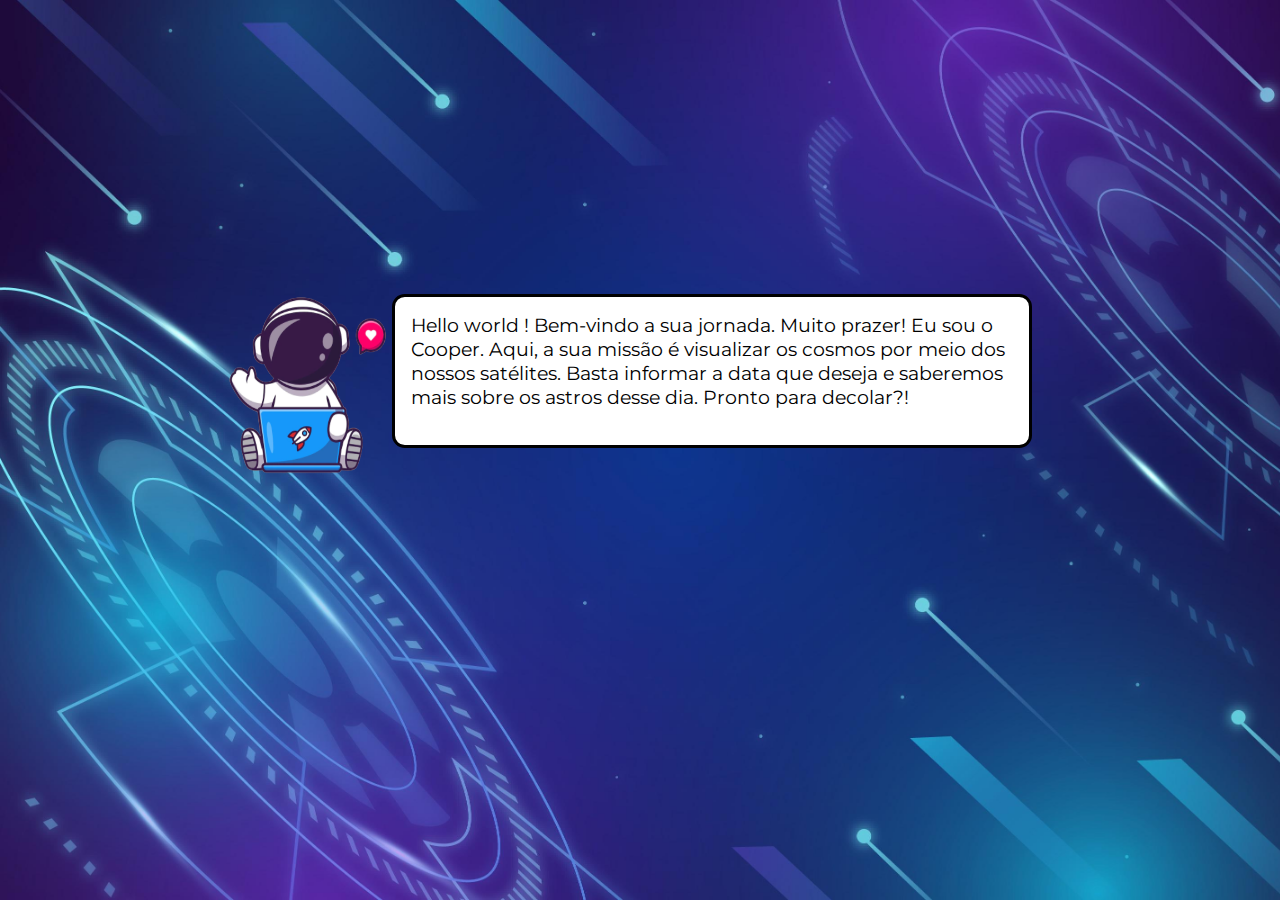
==== html/page1.html @ cc8e8874 "Criação Estrutura HTML - Page1" ====
<!DOCTYPE html>
<html lang="en">

<head>
    <meta charset="UTF-8">
    <meta http-equiv="X-UA-Compatible" content="IE=edge">
    <meta name="viewport" content="width=device-width, initial-scale=1.0">
    <link rel="stylesheet" href="../css/style.css">
    <link rel="icon" type="image/x-icon" href="../img/logo/logo-icon.png">
    <title>astro.day</title>
</head>

<body>
    <section class="section-page1">
        <img class="imagem-astronauta" src="../img/4.png"
            alt="Astronauta acenando com a mão e um notebook em sua frente">
        <div class="caixa-fala">
            <p class="animacao">Hello world ! Bem-vindo a sua jornada. Muito prazer! Eu sou o
                Cooper. Aqui, a sua missão é visualizar os cosmos por meio dos nossos satélites. Basta informar a data
                que deseja e saberemos mais sobre os astros desse dia. Pronto para decolar?!</p>
        </div>
    </section>
    <div class="lancamento">
        <a class="lancar">3, 2, 1 ... lançar!</a>
        <img class="imagem-lancar" src="../img/13.png" alt="Astronauta sentado no foguete">
    </div>

    <script src="https://code.jquery.com/jquery-3.6.0.min.js"></script>
    <script src=""></script>
</body>

</html>
---- css/style.css ----
@import url('https://fonts.googleapis.com/css2?family=Montserrat:wght@400;500;600;700;800;900&display=swap');

* {
    margin: 0;
    padding: 0;
    box-sizing: border-box;
    text-decoration: none;
}

body {
    background-image: url(../img/background/background_2.jpg);
    background-repeat: no-repeat;
    background-size: cover;
    display: flex;
    flex-direction: column;
    justify-content: center;
    align-items: center;
    height: 100vh;
}

.iniciar {
    background: linear-gradient(68.15deg, rgb(154, 21, 84) 16.62%, #320f40 115.61%);
    color: rgb(201, 241, 253);
    text-transform: uppercase;
    border: none;
    padding: 0.4em 0.9em;
    border-radius: .9em;
    font-family: 'Montserrat', sans-serif;
    font-size: 2.3em;
    font-weight: 700;
    box-shadow: 0 0 10px 0 #3498db inset, 0 0 10px 4px #3498db;
}

.iniciar:hover {
    transition: 0.5s;
    transform: scale(1.1);
    box-shadow: 0 0 20px 0 #3498db inset, 0 0 20px 8px #3498db;
}

.section-page1 {
    display: flex;
}

.imagem-astronauta {
    width: 20%;
    transition-delay: 1s;
}

.caixa-fala {
    background-color: white;
    border: 3px black solid;
    border-radius: 0.8em;
    padding: 1em;
    width: 40em;
    height: 9.6em;
}

p {
    font-family: 'Montserrat', sans-serif;
    font-size: 1.2em;
    transition-delay: 1s;
}

.lancamento {
    margin: 4em;
}

.lancar {
    display: none;
    transition: transform 2s;
    background: linear-gradient(68.15deg, rgb(154, 21, 84) 16.62%, #320f40 115.61%);
    color: rgb(201, 241, 253);
    border: none;
    padding: 0.4em 1em;
    border-radius: .9em;
    font-family: 'Montserrat', sans-serif;
    font-size: 2em;
    font-weight: 600;
    box-shadow: 0 0 10px 0 #3498db inset, 0 0 10px 4px #3498db;
    transition-delay: 5s;
}

.lancar:hover {
    transition: 0.5s;
    transform: scale(1.1);
    box-shadow: 0 0 20px 0 #3498db inset, 0 0 20px 8px #3498db;
}

.imagem-lancar {
    display: none;
    width: 50%;
    animation: gira 2s;

}

@keyframes gira {
    0% {
        transform: rotate(0deg);
    }

    20% {
        transform: rotate(60deg);
    }

    40% {
        transform: rotate(-360deg);
    }

    50% {
        top: 0px;
        left: 0px;
        transform: translate(0, 0);
    }

    100% {
        top: 0px;
        left: 300%;
        transform: translate(500%, 0)
    }
}
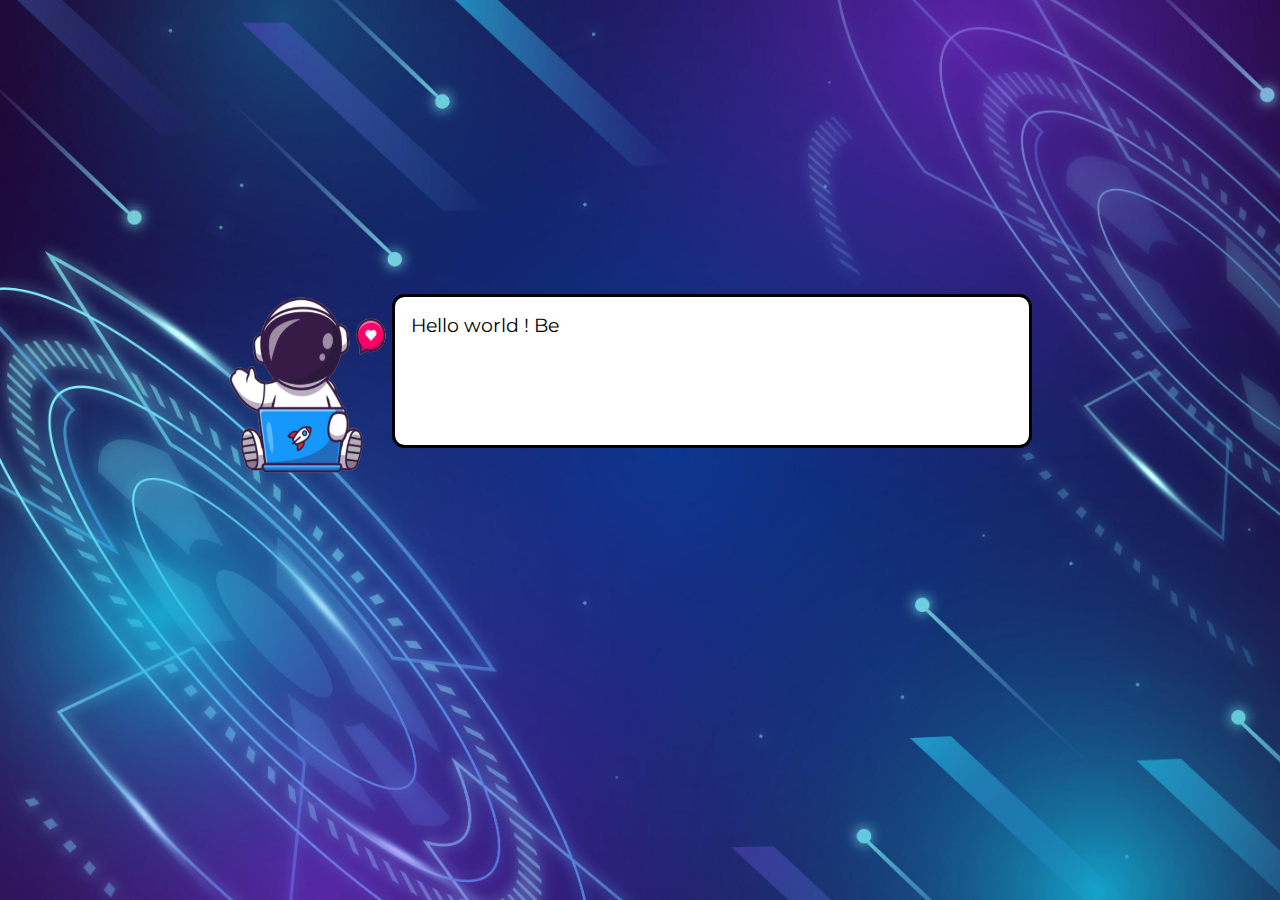
==== commit 64caa8dd: "Inserindo javascript da Page 1" ====
--- a/html/page1.html
+++ b/html/page1.html
@@ -1,5 +1,5 @@
 <!DOCTYPE html>
-<html lang="en">
+<html lang="pt-BR">
 
 <head>
     <meta charset="UTF-8">
@@ -26,7 +26,7 @@
     </div>
 
     <script src="https://code.jquery.com/jquery-3.6.0.min.js"></script>
-    <script src=""></script>
+    <script src="../js/index.js"></script>
 </body>
 
 </html>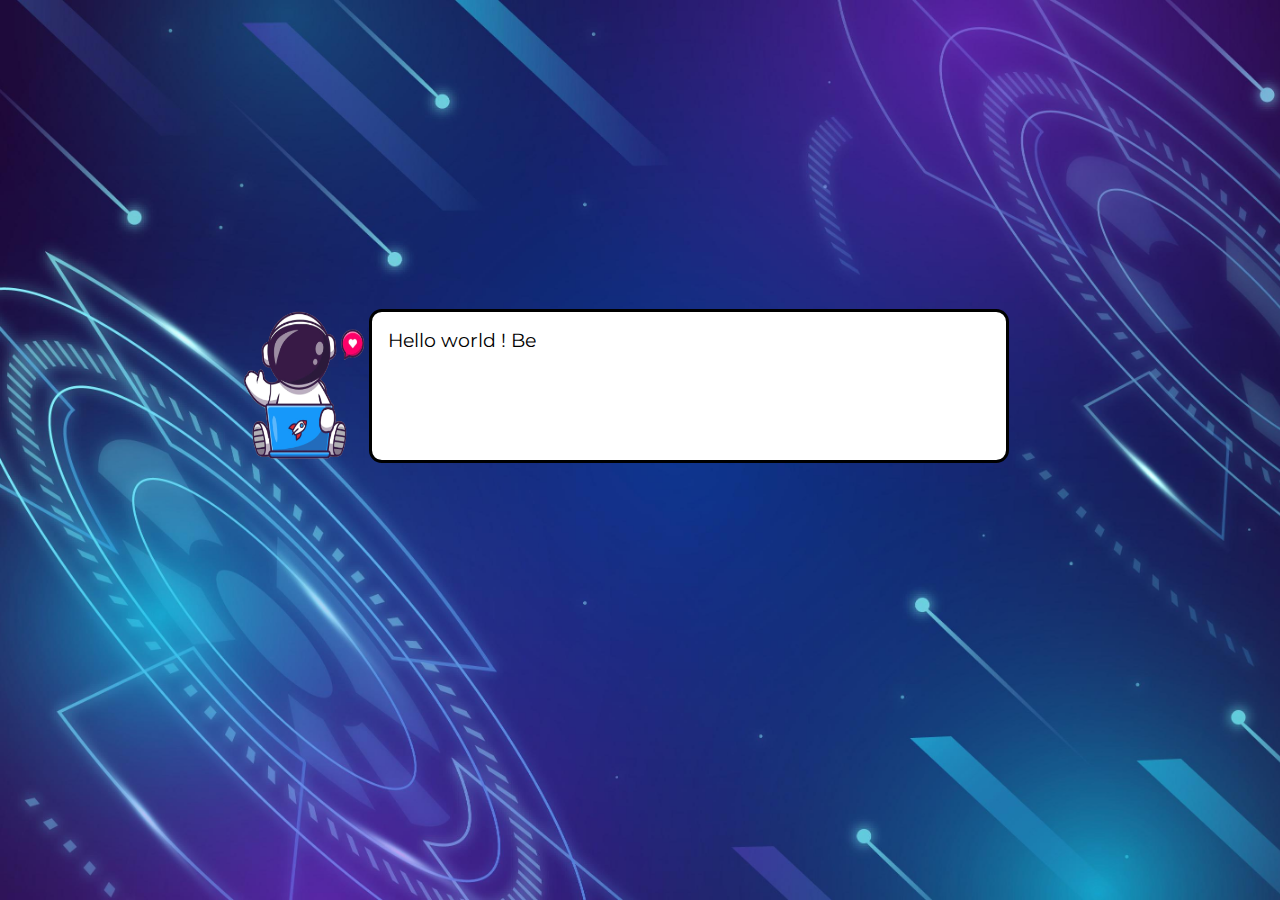
==== commit 40fa734e: "Inserindo mediaquery Page1" ====
--- a/html/page1.html
+++ b/html/page1.html
@@ -6,6 +6,7 @@
     <meta http-equiv="X-UA-Compatible" content="IE=edge">
     <meta name="viewport" content="width=device-width, initial-scale=1.0">
     <link rel="stylesheet" href="../css/style.css">
+    <link rel="stylesheet" href="../media query/mq-page1.css">
     <link rel="icon" type="image/x-icon" href="../img/logo/logo-icon.png">
     <title>astro.day</title>
 </head>
--- a/css/style.css
+++ b/css/style.css
@@ -42,7 +42,7 @@
 }
 
 .imagem-astronauta {
-    width: 20%;
+    width: 16%;
     transition-delay: 1s;
 }
 
--- a/media query/mq-page1.css
+++ b/media query/mq-page1.css
@@ -0,0 +1,92 @@
+/* Media Query - Index */
+/* Laptop 1024px */
+@media (max-width: 1024px) {
+    .imagem-astronauta {
+        width: 16%;
+        margin-left: .2em;
+    }
+
+    .caixa-fala {
+        padding: 0.7em;
+        width: 35em;
+        height: 7.7em;
+        border: 2px black solid;
+    }
+
+    p {
+        font-size: 1.1em;
+    }
+
+    .lancar {
+        padding: 0.4em 1em;
+        font-size: 1.6em;
+}
+
+
+/* Tablet 768px */
+
+@media (max-width: 768px) {
+    .caixa-fala {
+        padding-left: 1em;
+        height: 7.9em;
+    }
+
+    .imagem-astronauta {
+        margin-left: 1.7em;
+    }
+}
+
+/* Mobile L - 425px */
+
+@media (max-width: 425px) {
+    .section-page1 {
+        display: flex;
+        flex-direction: column;
+    }
+
+    .caixa-fala {
+        padding: 0.7em;
+        width: 24em;
+        height: 11em;
+    }
+
+    .imagem-astronauta {
+        width: 30%;
+    }
+}
+
+/* Mobile M - 375px */
+
+@media (max-width: 375px) {
+}
+.caixa-fala {
+    padding: 0.7em;
+    width: 22em;
+    height: 12.5em;
+}
+
+.imagem-astronauta {
+    width: 38%;
+}
+
+/* Mobile S - 320px */
+
+@media (max-width: 320px) {
+    .caixa-fala {
+        padding: 0.7em;
+        width: 19em;
+        height: 12em;
+        margin-left: 0.5em;
+    }
+
+    p {
+        font-size: 1.05em;
+    }
+
+    .lancar {
+        padding: 0.4em 1em;
+        font-size: 1.2em;
+}
+
+  
+}
